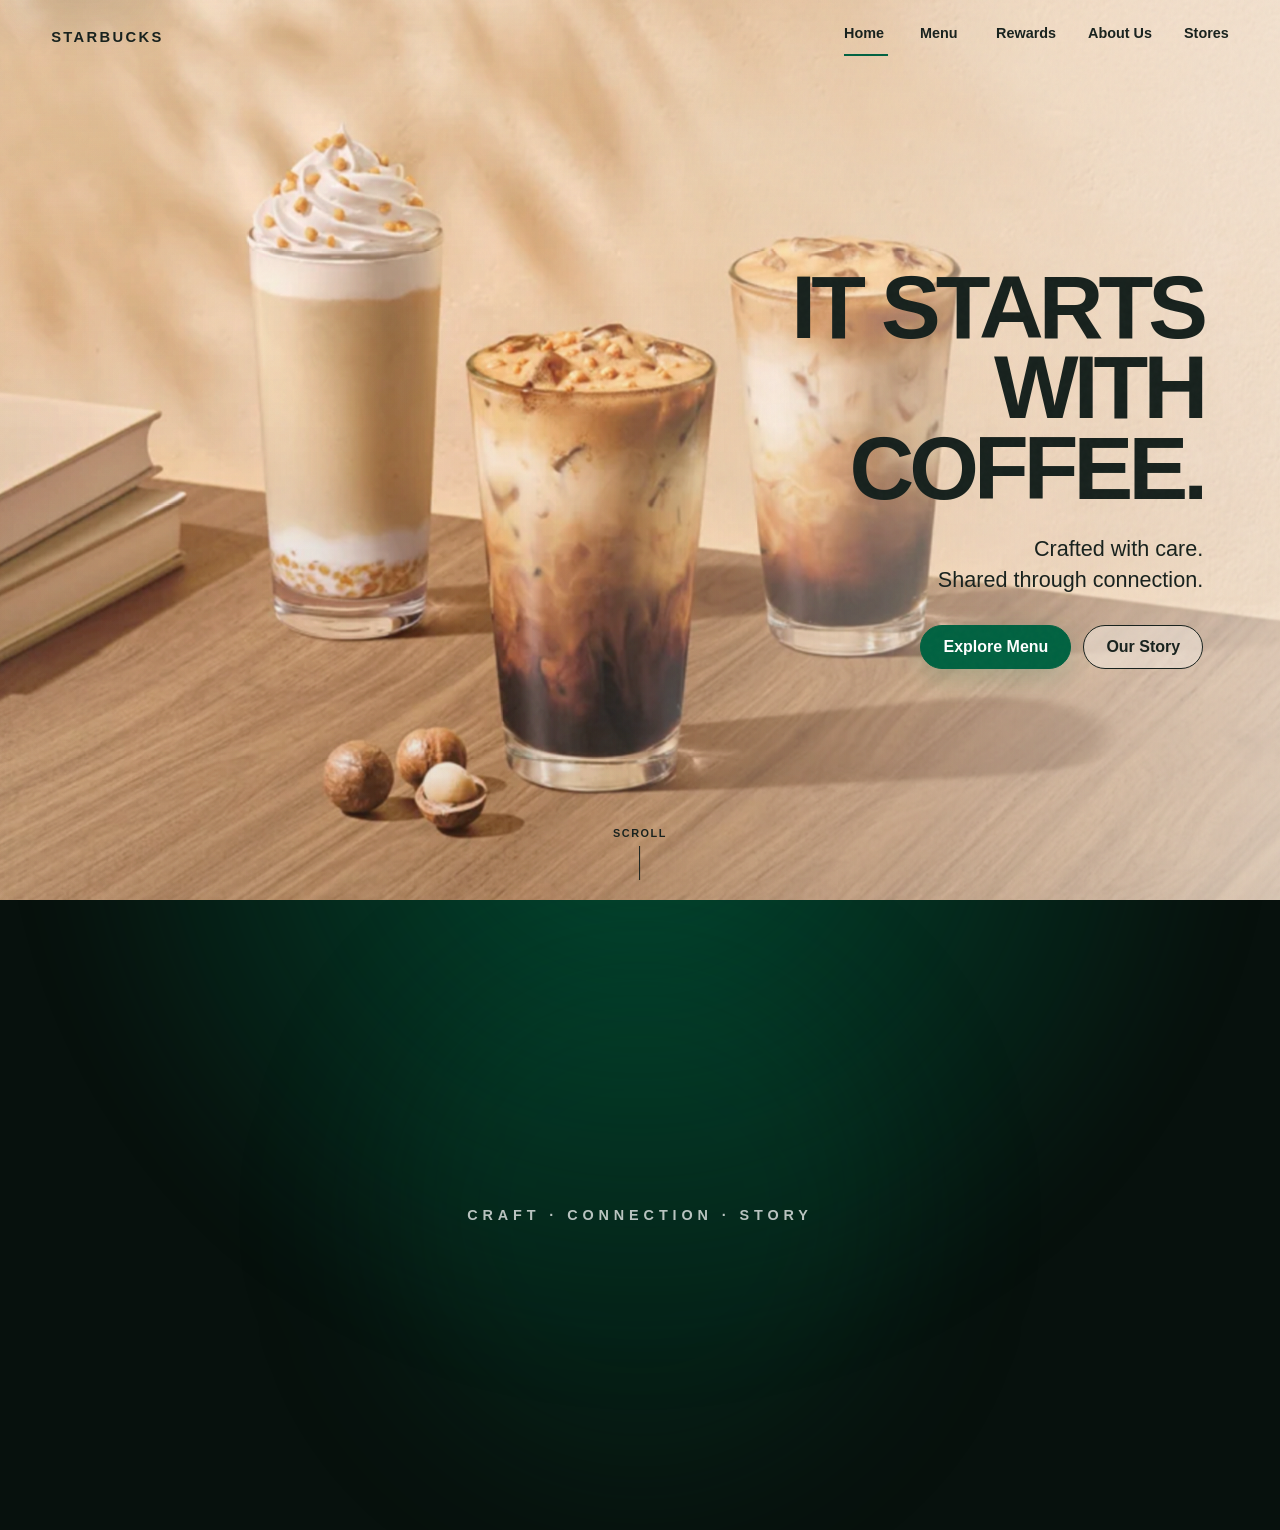
==== index.html @ 881d244a "Fix mobile video hero override" ====
<!doctype html>
<html lang="en">
<head>
  <meta charset="utf-8" />
  <meta name="viewport" content="width=device-width, initial-scale=1, viewport-fit=cover" />
  <meta name="theme-color" content="#f3eadf" />
  <meta name="description" content="A cinematic Starbucks-inspired demo experience." />
  <title>Starbucks Cinematic Experience</title>
  <link rel="preconnect" href="https://about.starbucks.com" />
  <link rel="stylesheet" href="./css/global.css?v=veohero9" />
  <link rel="stylesheet" href="./css/motion.css?v=coffee-motion7" />

  
</head>
<body>
  <a class="skip-link" href="#main">Skip to content</a>

  <header class="site-header" data-header>
    <a class="brand" href="./" aria-label="Home">STARBUCKS</a>

    <button class="menu-toggle" type="button" aria-expanded="false" aria-controls="site-nav" data-menu-toggle>
      <span></span><span></span><span></span>
      <span class="sr-only">Open navigation</span>
    </button>

    <nav class="site-nav" id="site-nav" aria-label="Primary navigation" data-nav>
      <a class="active" href="./">Home</a>
      <a href="#menu" data-future-page="Menu Orbit">Menu</a>
      <a href="#rewards" data-future-page="Rewards">Rewards</a>
      <a href="#about" data-future-page="About Us">About Us</a>
      <a href="#stores" data-future-page="Stores">Stores</a>
    </nav>
  </header>

  <main id="main">
    <section class="hero" aria-labelledby="hero-title" data-hero>
      <div class="hero-media" aria-hidden="true">
        <video
          class="hero-video"
          data-hero-video
          autoplay
          muted
          loop
          playsinline
          preload="auto"
          poster="./assets/images/home/FY27-Autumn_Starbucks-Stories_Header-1024x606.webp"
          aria-hidden="true"
        >
          <source src="https://d2jqrm6oza8nb6.cloudfront.net/datasets/c89d87fe-f192-416b-b27d-8e8d9f3fb8b8.mp4?_jwt=eyJhbGciOiJIUzI1NiIsInR5cCI6IkpXVCJ9.eyJrZXlIYXNoIjoiOGRmMTlkNmU2MGZjMGNlMSIsImJ1Y2tldCI6InJ1bndheS1kYXRhc2V0cyIsInN0YWdlIjoicHJvZCIsImV4cCI6MTc4OTkyNzUzNH0.rEEt3_NSUT3YTzp0M_BREL21343oB9DssBaCTV5xOuw" type="video/mp4" />
        </video>
        <img
          class="hero-image hero-fallback"
          data-hero-image
          src="./assets/images/home/FY27-Autumn_Starbucks-Stories_Header-1024x606.webp"
          alt=""
          decoding="async"
          fetchpriority="high"
        />
        <div class="hero-light" data-hero-light></div>
        <div class="coffee-motion" aria-hidden="true">
          <span class="coffee-bloom bloom-center"></span>
          <span class="coffee-bloom bloom-right"></span>
          <span class="condensation condensation-center"></span>
          <span class="condensation condensation-right"></span>
        </div>
        <div class="hero-vignette"></div>
      </div>

      <div class="hero-copy" data-hero-copy>
        <h1 id="hero-title" class="reveal">IT STARTS WITH COFFEE.</h1>
        <p class="hero-subtitle reveal">Crafted with care.<br />Shared through connection.</p>

        <div class="hero-actions reveal">
          <button class="button button-primary" type="button" data-future-page="Menu Orbit">Explore Menu</button>
          <button class="button button-ghost" type="button" data-future-page="About Us">Our Story</button>
        </div>
      </div>

      <div class="scroll-cue" aria-hidden="true">
        <span>Scroll</span>
        <i></i>
      </div>
    </section>

    <section class="cinematic-bridge" aria-label="Cinematic transition">
      <div class="bridge-glow" aria-hidden="true"></div>
      <p>CRAFT · CONNECTION · STORY</p>
    </section>
  </main>

  <div class="film-grain" aria-hidden="true"></div>

  <div class="future-toast" role="status" aria-live="polite" data-toast></div>

  <script src="./js/navigation.js?v=20260919-mobilefix4"></script>
  <script src="./js/motion.js?v=veohero9"></script>
</body>
</html>
---- css/global.css ----
:root {
  --cream: #f3eadf;
  --cream-2: #ece0d2;
  --ink: #17211d;
  --green: #006241;
  --green-dark: #003d2a;
  --white: #ffffff;
  --shadow: 0 18px 50px rgba(21, 31, 27, 0.16);
  --header-h: 74px;
  --max: 1240px;
}

* { box-sizing: border-box; }

html {
  scroll-behavior: smooth;
  background: var(--cream);
}

body {
  margin: 0;
  min-width: 320px;
  color: var(--ink);
  background: var(--cream);
  font-family: Arial, Helvetica, sans-serif;
  text-rendering: optimizeLegibility;
  overflow-x: hidden;
}

button,
a {
  -webkit-tap-highlight-color: transparent;
}

button {
  font: inherit;
}

a {
  color: inherit;
  text-decoration: none;
}

img {
  display: block;
  width: 100%;
}

.sr-only {
  position: absolute;
  width: 1px;
  height: 1px;
  padding: 0;
  margin: -1px;
  overflow: hidden;
  clip: rect(0,0,0,0);
  white-space: nowrap;
  border: 0;
}

.skip-link {
  position: fixed;
  left: 16px;
  top: 12px;
  z-index: 999;
  transform: translateY(-140%);
  background: var(--white);
  color: var(--ink);
  padding: 10px 14px;
  border-radius: 999px;
  box-shadow: var(--shadow);
}

.skip-link:focus { transform: translateY(0); }

.site-header {
  position: fixed;
  inset: 0 0 auto 0;
  z-index: 50;
  min-height: var(--header-h);
  display: flex;
  align-items: center;
  justify-content: space-between;
  gap: 24px;
  padding: 0 clamp(18px, 4vw, 54px);
  color: var(--ink);
  transition: background-color 300ms ease, box-shadow 300ms ease, backdrop-filter 300ms ease;
}

.site-header.is-scrolled {
  background: rgba(243, 234, 223, 0.88);
  backdrop-filter: blur(16px);
  box-shadow: 0 1px 0 rgba(23, 33, 29, 0.08);
}

.brand {
  font-size: 0.92rem;
  font-weight: 800;
  letter-spacing: 0.16em;
}

.site-nav {
  display: flex;
  align-items: center;
  gap: clamp(18px, 2.5vw, 36px);
  font-size: 0.9rem;
  font-weight: 700;
}

.site-nav a {
  position: relative;
  padding: 10px 0;
}

.site-nav a::after {
  content: "";
  position: absolute;
  left: 0;
  right: 100%;
  bottom: 3px;
  height: 2px;
  background: var(--green);
  transition: right 220ms ease;
}

.site-nav a:hover::after,
.site-nav a:focus-visible::after,
.site-nav a.active::after {
  right: 0;
}

.menu-toggle {
  display: none;
  width: 44px;
  height: 44px;
  border: 0;
  border-radius: 50%;
  background: rgba(255,255,255,0.52);
  place-items: center;
  padding: 10px;
}

.menu-toggle span:not(.sr-only) {
  display: block;
  width: 22px;
  height: 2px;
  margin: 3px 0;
  background: var(--ink);
}

.hero {
  position: relative;
  min-height: 100svh;
  display: grid;
  align-items: center;
  overflow: hidden;
  isolation: isolate;
  background: var(--cream);
}

.hero-media {
  position: absolute;
  inset: 0;
  z-index: -2;
  overflow: hidden;
}

.hero-image {
  width: 100%;
  height: 100%;
  object-fit: cover;
  object-position: center center;
  transform: scale(1.04);
  will-change: transform;
}

.hero-light {
  position: absolute;
  inset: -15%;
  background:
    radial-gradient(circle at 18% 18%, rgba(255,255,255,0.20), transparent 30%),
    linear-gradient(115deg, rgba(255,255,255,0.08), transparent 44%, rgba(255,235,210,0.09));
  mix-blend-mode: screen;
  pointer-events: none;
  opacity: 0.52;
  will-change: transform, opacity;
}

.hero-vignette {
  position: absolute;
  inset: 0;
  background:
    linear-gradient(90deg, rgba(243,234,223,0.10) 0%, rgba(243,234,223,0.04) 40%, rgba(243,234,223,0.68) 100%),
    linear-gradient(180deg, rgba(243,234,223,0.18), transparent 30%, rgba(23,33,29,0.10));
  pointer-events: none;
}

.hero-copy {
  width: min(92%, var(--max));
  margin: 0 auto;
  padding: calc(var(--header-h) + 42px) 0 80px;
  display: flex;
  flex-direction: column;
  align-items: flex-end;
  text-align: right;
  pointer-events: none;
}

.hero-copy > * {
  width: min(530px, 100%);
  pointer-events: auto;
}

.eyebrow {
  margin: 0 0 16px;
  font-size: 0.74rem;
  line-height: 1.2;
  font-weight: 800;
  letter-spacing: 0.18em;
  text-transform: uppercase;
}

.hero h1 {
  margin: 0;
  font-size: clamp(3.1rem, 8vw, 7.4rem);
  line-height: 0.9;
  letter-spacing: -0.055em;
  font-weight: 800;
  text-wrap: balance;
}

.hero-subtitle {
  margin: 24px 0 0;
  font-size: clamp(1.05rem, 2vw, 1.35rem);
  line-height: 1.45;
}

.hero-actions {
  margin-top: 30px;
  display: flex;
  justify-content: flex-end;
  flex-wrap: wrap;
  gap: 12px;
}

.button {
  min-height: 48px;
  padding: 0 22px;
  border-radius: 999px;
  border: 1px solid currentColor;
  font-weight: 800;
  cursor: pointer;
  transition: transform 180ms ease, background-color 180ms ease, color 180ms ease, box-shadow 180ms ease;
}

.button:hover { transform: scale(1.02); }
.button:active { transform: scale(0.97); }

.button-primary {
  border-color: var(--green);
  color: var(--white);
  background: var(--green);
  box-shadow: 0 10px 30px rgba(0,98,65,0.20);
}

.button-primary:hover { background: var(--green-dark); }

.button-ghost {
  color: var(--ink);
  background: rgba(243,234,223,0.55);
  backdrop-filter: blur(12px);
}

.scroll-cue {
  position: absolute;
  left: 50%;
  bottom: 20px;
  transform: translateX(-50%);
  display: grid;
  justify-items: center;
  gap: 7px;
  font-size: 0.68rem;
  font-weight: 800;
  letter-spacing: 0.14em;
  text-transform: uppercase;
}

.scroll-cue i {
  display: block;
  width: 1px;
  height: 34px;
  background: currentColor;
  transform-origin: top;
}

.transition-stage {
  min-height: 84svh;
  display: grid;
  place-items: center;
  padding: 80px 22px;
  color: var(--cream);
  background:
    radial-gradient(circle at 50% 0%, rgba(20,102,72,0.55), transparent 42%),
    var(--green-dark);
}

.transition-inner {
  width: min(720px, 100%);
  text-align: center;
}

.transition-inner h2 {
  margin: 0;
  font-size: clamp(2.25rem, 6vw, 5rem);
  line-height: 0.98;
  letter-spacing: -0.04em;
}

.transition-inner p:last-child {
  max-width: 58ch;
  margin: 24px auto 0;
  line-height: 1.6;
  opacity: 0.86;
}

.future-toast {
  position: fixed;
  z-index: 200;
  left: 50%;
  bottom: 24px;
  transform: translate(-50%, 20px);
  max-width: calc(100vw - 32px);
  padding: 12px 18px;
  border-radius: 999px;
  color: var(--white);
  background: rgba(23,33,29,0.94);
  box-shadow: var(--shadow);
  opacity: 0;
  pointer-events: none;
  transition: opacity 220ms ease, transform 220ms ease;
}

.future-toast.show {
  opacity: 1;
  transform: translate(-50%, 0);
}

:focus-visible {
  outline: 3px solid #d9a441;
  outline-offset: 4px;
}

@media (max-width: 780px) {
  :root { --header-h: 66px; }

  .menu-toggle {
    display: grid;
    z-index: 3;
  }

  .site-nav {
    position: fixed;
    top: 12px;
    right: 12px;
    left: 12px;
    display: grid;
    gap: 4px;
    padding: 74px 20px 22px;
    border-radius: 24px;
    background: rgba(243,234,223,0.96);
    box-shadow: var(--shadow);
    backdrop-filter: blur(18px);
    transform: translateY(-130%);
    transition: transform 280ms ease;
  }

  .site-nav.open { transform: translateY(0); }

  .site-nav a {
    min-height: 48px;
    display: flex;
    align-items: center;
    font-size: 1.05rem;
  }

  .hero {
    min-height: 100svh;
    align-items: end;
  }

  .hero-image {
    object-position: 48% center;
  }

  .hero-vignette {
    background:
      linear-gradient(180deg, rgba(243,234,223,0.05) 0%, rgba(243,234,223,0.08) 40%, rgba(243,234,223,0.90) 81%, rgba(243,234,223,0.98) 100%);
  }

  .hero-copy {
    width: 100%;
    align-items: flex-start;
    text-align: left;
    padding: 58svh 22px 72px;
  }

  .hero-copy > * {
    width: min(100%, 560px);
  }

  .hero h1 {
    font-size: clamp(2.8rem, 15vw, 5.3rem);
  }

  .hero-actions {
    justify-content: flex-start;
    width: 100%;
  }

  .button {
    flex: 1 1 150px;
  }

  .scroll-cue { display: none; }
}

@media (max-width: 430px) {
  .hero-copy {
    padding-top: 55svh;
  }

  .hero-subtitle {
    margin-top: 18px;
  }
}


/* Responsive hardening: desktop + tablet + mobile */
.site-header {
  padding-left: max(clamp(18px, 4vw, 54px), env(safe-area-inset-left));
  padding-right: max(clamp(18px, 4vw, 54px), env(safe-area-inset-right));
  padding-top: env(safe-area-inset-top);
}

.hero {
  min-height: 100vh;
  min-height: 100svh;
  min-height: 100dvh;
}

.button,
.site-nav a,
.menu-toggle {
  min-width: 44px;
  min-height: 44px;
}

@media (min-width: 1200px) {
  .hero-copy {
    width: min(88%, 1380px);
  }

  .hero-copy > * {
    width: min(560px, 42vw);
  }

  .hero h1 {
    font-size: clamp(4.4rem, 7vw, 7.6rem);
  }

  .hero-image {
    object-position: center 50%;
  }
}

@media (min-width: 781px) and (max-width: 1199px) {
  .hero-copy {
    width: min(90%, 1080px);
  }

  .hero-copy > * {
    width: min(500px, 48vw);
  }

  .site-nav {
    gap: clamp(14px, 2vw, 24px);
  }
}

@media (max-width: 780px) {
  body {
    padding-left: env(safe-area-inset-left);
    padding-right: env(safe-area-inset-right);
  }

  .site-header {
    padding-left: max(16px, env(safe-area-inset-left));
    padding-right: max(16px, env(safe-area-inset-right));
  }

  .hero-media {
    background: var(--cream);
  }

  /* Preserve the whole uploaded product composition on phones. */
  .hero-image {
    object-fit: contain;
    object-position: center 12%;
    height: 62svh;
    min-height: 430px;
  }

  .hero-light {
    inset: -8%;
  }

  .hero-vignette {
    background:
      linear-gradient(
        180deg,
        rgba(243,234,223,0.00) 0%,
        rgba(243,234,223,0.04) 48%,
        rgba(243,234,223,0.90) 68%,
        rgba(243,234,223,0.99) 100%
      );
  }

  .hero-copy {
    min-height: 100svh;
    justify-content: flex-end;
    padding:
      calc(var(--header-h) + 16px)
      max(20px, env(safe-area-inset-right))
      max(34px, env(safe-area-inset-bottom))
      max(20px, env(safe-area-inset-left));
  }

  .hero-copy > * {
    width: min(100%, 560px);
  }

  .hero h1 {
    max-width: 9ch;
    font-size: clamp(2.8rem, 14vw, 5rem);
  }

  .hero-subtitle {
    max-width: 28ch;
  }

  .hero-actions {
    display: grid;
    grid-template-columns: 1fr 1fr;
    width: min(100%, 440px);
  }

  .button {
    width: 100%;
    min-height: 52px;
  }

  .transition-stage {
    min-height: 72svh;
    padding-left: max(22px, env(safe-area-inset-left));
    padding-right: max(22px, env(safe-area-inset-right));
  }
}

@media (max-width: 520px) {
  .hero-image {
    height: 56svh;
    min-height: 360px;
    object-position: center 8%;
  }

  .hero-copy {
    padding-top: 52svh;
  }

  .hero-actions {
    grid-template-columns: 1fr;
  }

  .site-nav {
    max-height: calc(100dvh - 24px);
    overflow-y: auto;
  }
}

@media (max-width: 780px) and (orientation: landscape) {
  .hero {
    min-height: 720px;
  }

  .hero-image {
    height: 100%;
    min-height: 0;
    object-fit: cover;
    object-position: center center;
  }

  .hero-copy {
    min-height: 720px;
    padding-top: 120px;
  }

  .hero h1 {
    font-size: clamp(2.8rem, 9vw, 4.8rem);
  }
}

@media (hover: none) {
  .button:hover {
    transform: none;
  }

  .site-nav a:hover::after {
    right: 100%;
  }
}

@media (prefers-reduced-motion: reduce) {
  .hero-image {
    object-position: center center;
  }
}


/* FINAL MOBILE HERO FIX — preserve full artwork and keep copy readable */
@media (max-width: 780px) {
  .hero {
    display: block;
    min-height: auto;
    background: var(--cream);
    overflow: visible;
  }

  .hero-media {
    position: relative;
    inset: auto;
    width: 100%;
    height: auto;
    min-height: 0;
    overflow: hidden;
    background: var(--cream);
  }

  .hero-image {
    width: 100%;
    height: auto;
    min-height: 0;
    max-height: none;
    object-fit: contain;
    object-position: center center;
    transform: none !important;
    animation: none !important;
  }

  .hero-light,
  .hero-vignette {
    display: none;
  }

  .hero-copy {
    width: 100%;
    min-height: auto;
    margin: 0;
    padding:
      34px
      max(22px, env(safe-area-inset-right))
      max(42px, env(safe-area-inset-bottom))
      max(22px, env(safe-area-inset-left));
    align-items: flex-start;
    text-align: left;
    background: var(--cream);
    transform: none !important;
    opacity: 1 !important;
  }

  .hero-copy > * {
    width: 100%;
    max-width: 560px;
  }

  .hero h1 {
    max-width: 8ch;
    margin: 0;
    font-size: clamp(3rem, 15vw, 4.8rem);
    line-height: 0.92;
  }

  .hero-subtitle {
    margin-top: 20px;
    max-width: 30ch;
    font-size: clamp(1.05rem, 5vw, 1.25rem);
    line-height: 1.45;
  }

  .hero-actions {
    width: 100%;
    margin-top: 28px;
    display: grid;
    grid-template-columns: 1fr;
    gap: 12px;
  }

  .button {
    width: 100%;
    min-height: 54px;
    font-size: 1rem;
  }

  .scroll-cue {
    display: none;
  }
}

@media (max-width: 430px) {
  .hero-copy {
    padding-top: 30px;
  }

  .hero h1 {
    font-size: clamp(2.8rem, 14vw, 4.2rem);
  }
}


/* Mobile v4 — do not overlay copy on product photography */
@media (max-width: 780px) {
  .site-header { position: sticky !important; top: 0 !important; }
  .hero { display: flex !important; flex-direction: column !important; min-height: 0 !important; overflow: visible !important; }
  .hero-media { position: relative !important; inset: auto !important; order: 1 !important; height: auto !important; }
  .hero-image { width: 100% !important; height: auto !important; min-height: 0 !important; object-fit: contain !important; transform: none !important; animation: none !important; }
  .hero-copy { position: relative !important; order: 2 !important; min-height: 0 !important; padding: 28px 22px 40px !important; background: var(--cream) !important; transform: none !important; opacity: 1 !important; }
  .hero-actions { grid-template-columns: 1fr !important; }
}


/* CINEMATIC MOBILE HOME v5 */
@media (max-width:780px){
  .site-header{
    position:fixed!important;
    top:0!important;
    background:linear-gradient(180deg,rgba(10,24,18,.45),transparent)!important;
    color:#fff!important;
    box-shadow:none!important;
    backdrop-filter:none!important;
  }
  .site-header.is-scrolled{
    background:rgba(243,234,223,.88)!important;
    color:var(--ink)!important;
    backdrop-filter:blur(16px)!important;
  }
  .menu-toggle{
    background:rgba(255,255,255,.82)!important;
    backdrop-filter:blur(12px);
  }
  .hero{
    position:relative!important;
    display:grid!important;
    min-height:100svh!important;
    overflow:hidden!important;
    background:#101712!important;
  }
  .hero-media{
    position:absolute!important;
    inset:0!important;
    order:initial!important;
    height:100%!important;
    overflow:hidden!important;
    background:#101712!important;
  }
  .hero-image{
    position:absolute!important;
    inset:0!important;
    width:100%!important;
    height:100%!important;
    min-height:100%!important;
    object-fit:cover!important;
    object-position:center center!important;
    transform:scale(1.12)!important;
    animation:none!important;
    will-change:transform,filter!important;
  }
  .hero-light{
    display:block!important;
    inset:-20%!important;
    opacity:.35!important;
    background:radial-gradient(circle at 70% 20%,rgba(255,232,198,.28),transparent 38%)!important;
  }
  .hero-vignette{
    display:block!important;
    background:
      linear-gradient(180deg,rgba(4,12,8,.18) 0%,rgba(4,12,8,0) 35%,rgba(4,12,8,.12) 55%,rgba(4,12,8,.78) 100%),
      linear-gradient(90deg,rgba(4,12,8,.20),transparent 55%)!important;
  }
  .hero-copy{
    position:relative!important;
    z-index:3!important;
    order:initial!important;
    min-height:100svh!important;
    display:flex!important;
    flex-direction:column!important;
    justify-content:flex-end!important;
    padding:0 24px max(64px,env(safe-area-inset-bottom))!important;
    color:#fff!important;
    background:transparent!important;
    transform:none!important;
    opacity:1!important;
  }
  .hero h1{
    max-width:7.2ch!important;
    font-size:clamp(3.2rem,15vw,5.2rem)!important;
    line-height:.88!important;
    letter-spacing:-.06em!important;
    text-shadow:0 3px 30px rgba(0,0,0,.28)!important;
  }
  .hero-subtitle{
    max-width:25ch!important;
    margin-top:18px!important;
    font-size:1.08rem!important;
    text-shadow:0 2px 18px rgba(0,0,0,.35)!important;
  }
  .hero-actions{
    display:flex!important;
    flex-wrap:wrap!important;
    grid-template-columns:none!important;
    gap:10px!important;
    margin-top:24px!important;
  }
  .hero-actions .button{
    width:auto!important;
    min-width:145px!important;
    flex:1 1 145px!important;
    min-height:50px!important;
  }
  .button-ghost{
    color:#fff!important;
    border-color:rgba(255,255,255,.78)!important;
    background:rgba(0,0,0,.12)!important;
    backdrop-filter:blur(12px)!important;
  }
  .scroll-cue{
    display:grid!important;
    color:#fff!important;
    opacity:.75!important;
  }
  .transition-stage{
    position:relative!important;
    margin-top:-1px!important;
    min-height:78svh!important;
    background:
      linear-gradient(180deg,#101712 0%,#003d2a 42%,#003321 100%)!important;
  }
  .transition-stage::before{
    content:"";
    position:absolute;
    top:-120px;left:0;right:0;height:140px;
    background:linear-gradient(180deg,transparent,#101712);
    pointer-events:none;
  }
}


/* CINEMATIC EXPERIENCE v6 — film, not landing page */
.film-grain{
  position:fixed;inset:0;z-index:90;pointer-events:none;opacity:.035;
  background-image:url("data:image/svg+xml,%3Csvg viewBox='0 0 180 180' xmlns='http://www.w3.org/2000/svg'%3E%3Cfilter id='n'%3E%3CfeTurbulence type='fractalNoise' baseFrequency='.9' numOctaves='3' stitchTiles='stitch'/%3E%3C/filter%3E%3Crect width='100%25' height='100%25' filter='url(%23n)' opacity='.8'/%3E%3C/svg%3E");
}
.cinematic-bridge{
  position:relative;min-height:70svh;display:grid;place-items:center;overflow:hidden;
  color:rgba(255,255,255,.72);background:#07110d;
}
.cinematic-bridge::before{
  content:"";position:absolute;inset:-20%;
  background:radial-gradient(circle at 50% 0%,rgba(0,98,65,.72),transparent 48%);
  filter:blur(30px);
}
.cinematic-bridge p{
  position:relative;z-index:2;margin:0;font-size:clamp(.7rem,2vw,.9rem);
  font-weight:800;letter-spacing:.34em;
}
.bridge-glow{
  position:absolute;width:46vw;height:46vw;max-width:520px;max-height:520px;border-radius:50%;
  background:rgba(0,98,65,.18);filter:blur(70px);
}
@media(max-width:780px){
  .hero{height:135svh!important;min-height:135svh!important;display:block!important;}
  .hero-media{position:sticky!important;top:0!important;height:100svh!important;min-height:100svh!important;}
  .hero-copy{
    position:absolute!important;left:0!important;right:0!important;bottom:35svh!important;
    min-height:auto!important;padding:0 24px!important;display:block!important;
  }
  .hero h1{font-size:clamp(3.3rem,15vw,5.2rem)!important;max-width:7ch!important;}
  .hero-subtitle{font-size:1.05rem!important;}
  .hero-actions{display:flex!important;gap:10px!important;}
  .hero-actions .button{font-size:.9rem!important;min-height:48px!important;}
  .scroll-cue{bottom:24px!important;}
  .cinematic-bridge{margin-top:-1px;min-height:82svh;}
}


/* COFFEE-IN-MOTION v7 — restrained optical motion over exact still */
.coffee-motion{position:absolute;inset:0;z-index:1;pointer-events:none;overflow:hidden}
.coffee-bloom,.condensation{position:absolute;display:block;pointer-events:none;opacity:0}
.coffee-bloom{
  border-radius:46% 54% 52% 48%;
  mix-blend-mode:multiply;
  filter:blur(12px);
  background:
    radial-gradient(ellipse at 50% 82%,rgba(67,28,10,.40) 0%,rgba(105,49,17,.26) 32%,rgba(166,93,48,.12) 56%,transparent 72%);
  transform-origin:50% 90%;
}
.bloom-center{left:38.5%;top:39%;width:17%;height:41%}
.bloom-right{left:61.5%;top:31%;width:17%;height:39%}
.condensation{
  width:10%;height:24%;
  background:
    radial-gradient(circle at 20% 20%,rgba(255,255,255,.28) 0 1px,transparent 2px),
    radial-gradient(circle at 65% 45%,rgba(255,255,255,.20) 0 1px,transparent 2px),
    radial-gradient(circle at 40% 78%,rgba(255,255,255,.22) 0 1px,transparent 2px);
  background-size:19px 23px,27px 31px,23px 29px;
  filter:blur(.15px);
  mix-blend-mode:screen;
}
.condensation-center{left:42%;top:42%}
.condensation-right{left:65%;top:35%}

@keyframes coffeeBloom{
  0%{opacity:.10;transform:translate3d(0,10px,0) scaleY(.90) rotate(-1deg)}
  50%{opacity:.30;transform:translate3d(1px,-7px,0) scaleY(1.05) rotate(1deg)}
  100%{opacity:.12;transform:translate3d(-1px,5px,0) scaleY(.96) rotate(0deg)}
}
@keyframes condensationShimmer{
  0%,100%{opacity:.08;transform:translate3d(0,0,0)}
  50%{opacity:.25;transform:translate3d(1px,-2px,0)}
}
@keyframes sunlightDrift{
  0%{transform:translate3d(-8px,4px,0) rotate(-.5deg);opacity:.24}
  50%{transform:translate3d(10px,-6px,0) rotate(.5deg);opacity:.38}
  100%{transform:translate3d(-8px,4px,0) rotate(-.5deg);opacity:.24}
}
.coffee-bloom{animation:coffeeBloom 8s ease-in-out infinite alternate}
.bloom-right{animation-delay:-3.2s;animation-duration:9.5s}
.condensation{animation:condensationShimmer 5.5s ease-in-out infinite}
.condensation-right{animation-delay:-2.4s}
.hero-light{animation:sunlightDrift 12s ease-in-out infinite}

@media(max-width:780px){
  .coffee-motion{z-index:1}
  .bloom-center{left:34%;top:41%;width:28%;height:35%}
  .bloom-right{left:71%;top:34%;width:26%;height:34%}
  .condensation-center{left:40%;top:44%;width:18%;height:22%}
  .condensation-right{left:75%;top:37%;width:17%;height:21%}
}
@media(prefers-reduced-motion:reduce){
  .coffee-bloom,.condensation,.hero-light{animation:none!important;opacity:0!important}
}


/* VEO VIDEO HERO v8 */
.hero-video{
  position:absolute;inset:0;width:100%;height:100%;
  object-fit:cover;object-position:center center;
  z-index:0;display:block;background:#101712;
  will-change:transform;
}
.hero-fallback{z-index:-1}
.hero-video + .hero-fallback{position:absolute;inset:0}
.hero-media.has-video .hero-fallback{opacity:0}
@media(max-width:780px){
  .hero-video{
    width:100%!important;height:100%!important;
    object-fit:cover!important;object-position:center center!important;
  }
}
@media(prefers-reduced-motion:reduce){
  .hero-video{display:none!important}
  .hero-fallback{z-index:0!important;opacity:1!important}
}
---- css/motion.css ----
@keyframes heroReveal {
  from { opacity: 0; transform: scale(1.085); }
  to { opacity: 1; transform: scale(1.04); }
}

@keyframes riseIn {
  from { opacity: 0; transform: translateY(24px); }
  to { opacity: 1; transform: translateY(0); }
}

@keyframes cueLine {
  0%, 100% { transform: scaleY(0.25); opacity: 0.35; }
  50% { transform: scaleY(1); opacity: 1; }
}

.hero-image {
  animation: heroReveal 1600ms cubic-bezier(.22,.8,.3,1) both;
}

.reveal {
  opacity: 0;
  animation: riseIn 700ms cubic-bezier(.2,.7,.2,1) forwards;
}

.hero-copy .reveal:nth-child(1) { animation-delay: 380ms; }
.hero-copy .reveal:nth-child(2) { animation-delay: 500ms; }
.hero-copy .reveal:nth-child(3) { animation-delay: 700ms; }
.hero-copy .reveal:nth-child(4) { animation-delay: 880ms; }

.scroll-cue i {
  animation: cueLine 1800ms ease-in-out infinite;
}

@media (prefers-reduced-motion: reduce) {
  *,
  *::before,
  *::after {
    animation-duration: 1ms !important;
    animation-iteration-count: 1 !important;
    scroll-behavior: auto !important;
    transition-duration: 1ms !important;
  }

  .hero-image {
    transform: none !important;
  }

  .hero-light {
    transform: none !important;
  }
}
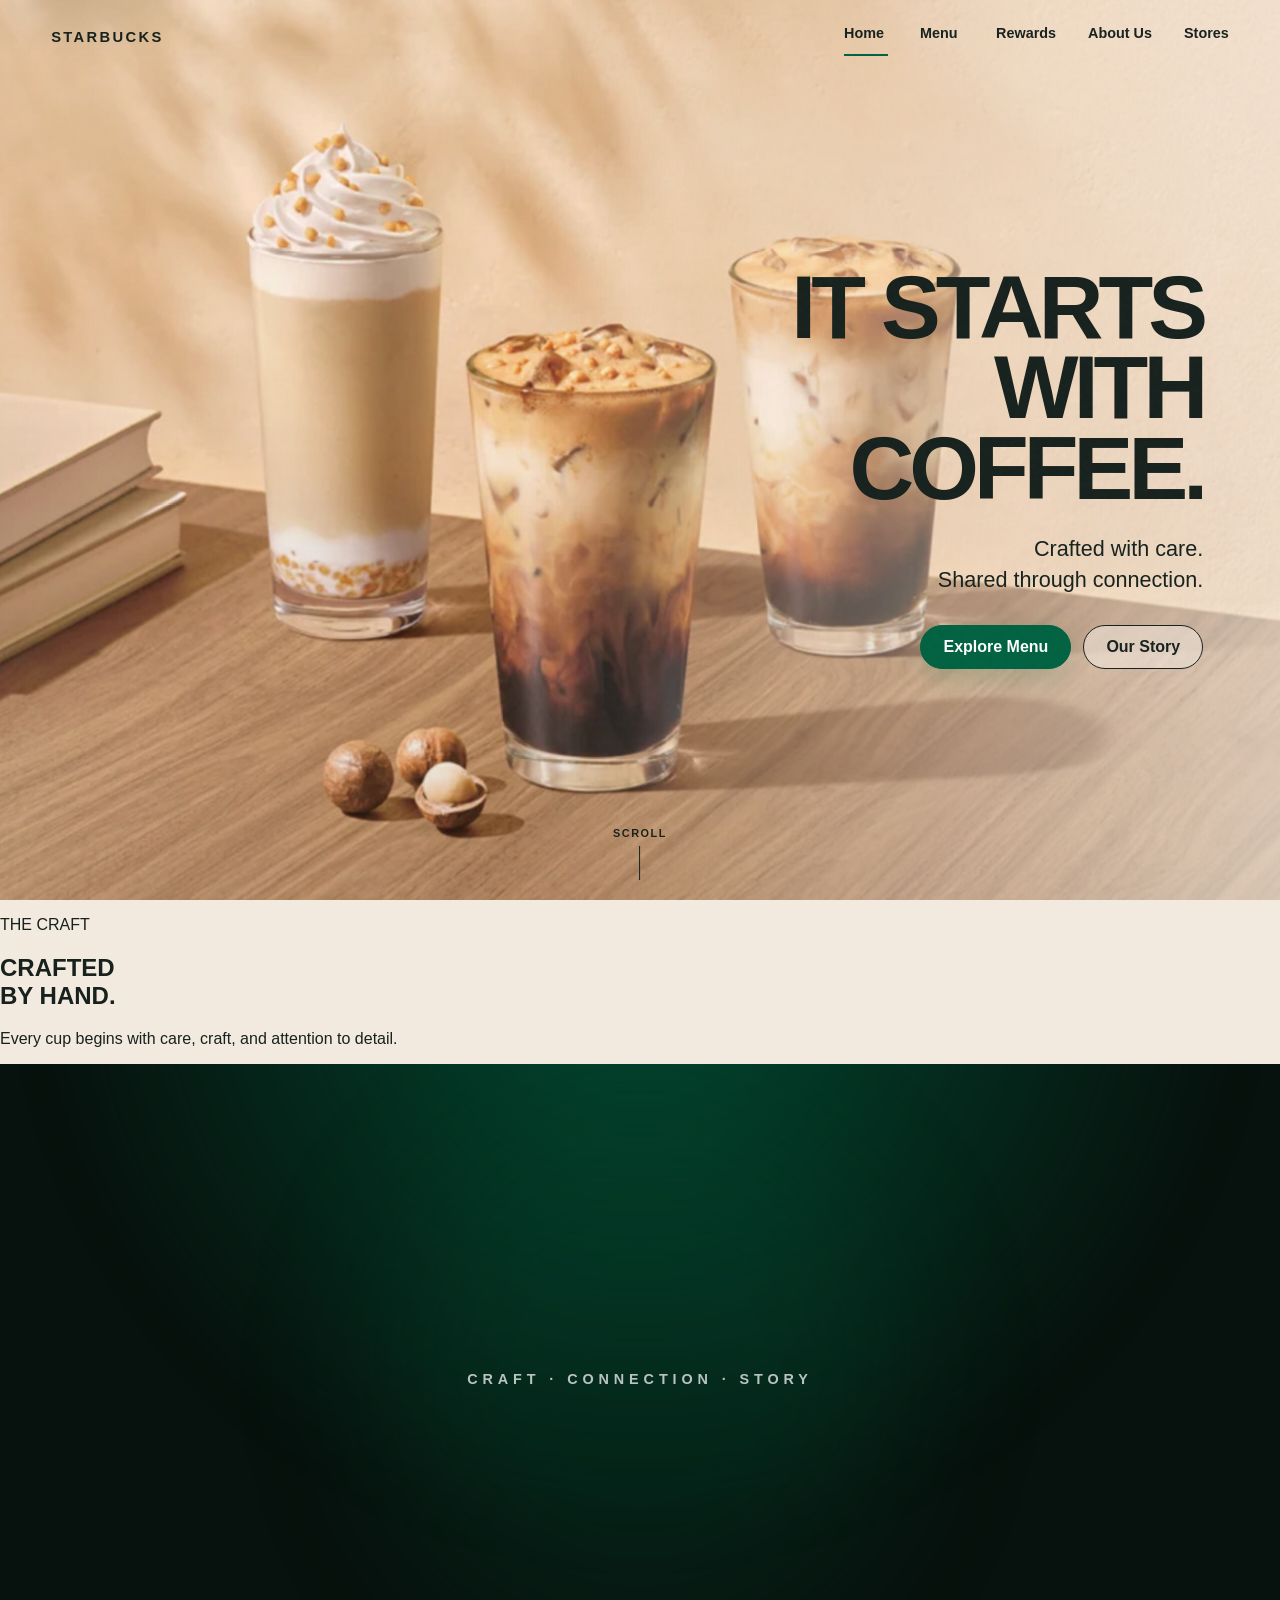
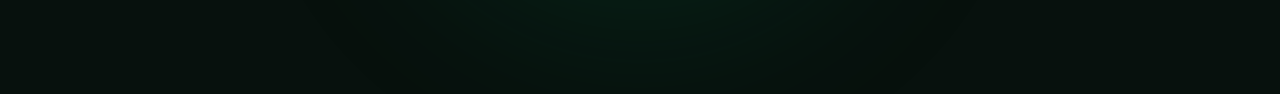
==== commit 50e5de55: "Add Home Picture 2 craft scene" ====
--- a/index.html
+++ b/index.html
@@ -7,7 +7,7 @@
   <meta name="description" content="A cinematic Starbucks-inspired demo experience." />
   <title>Starbucks Cinematic Experience</title>
   <link rel="preconnect" href="https://about.starbucks.com" />
-  <link rel="stylesheet" href="./css/global.css?v=veohero9" />
+  <link rel="stylesheet" href="./css/global.css?v=craft13" />
   <link rel="stylesheet" href="./css/motion.css?v=coffee-motion7" />
 
   
@@ -42,11 +42,11 @@
           muted
           loop
           playsinline
-          preload="auto"
+          preload="metadata"
           poster="./assets/images/home/FY27-Autumn_Starbucks-Stories_Header-1024x606.webp"
           aria-hidden="true"
         >
-          <source src="https://d2jqrm6oza8nb6.cloudfront.net/datasets/c89d87fe-f192-416b-b27d-8e8d9f3fb8b8.mp4?_jwt=eyJhbGciOiJIUzI1NiIsInR5cCI6IkpXVCJ9.eyJrZXlIYXNoIjoiOGRmMTlkNmU2MGZjMGNlMSIsImJ1Y2tldCI6InJ1bndheS1kYXRhc2V0cyIsInN0YWdlIjoicHJvZCIsImV4cCI6MTc4OTkyNzUzNH0.rEEt3_NSUT3YTzp0M_BREL21343oB9DssBaCTV5xOuw" type="video/mp4" />
+          <source src="./assets/images/home/gemini_generated_video_a8ed420d.mp4" type="video/mp4" />
         </video>
         <img
           class="hero-image hero-fallback"
@@ -82,6 +82,18 @@
       </div>
     </section>
 
+    <section class="craft-scene" aria-labelledby="craft-title">
+      <div class="craft-media" aria-hidden="true">
+        <img src="https://about.starbucks.com/uploads/2024/09/SBX20240926-BeanToCup-Feature-1024x498.jpg" alt="" loading="lazy" />
+        <div class="craft-shade"></div>
+      </div>
+      <div class="craft-copy">
+        <p class="craft-kicker">THE CRAFT</p>
+        <h2 id="craft-title">CRAFTED<br>BY HAND.</h2>
+        <p>Every cup begins with care, craft, and attention to detail.</p>
+      </div>
+    </section>
+
     <section class="cinematic-bridge" aria-label="Cinematic transition">
       <div class="bridge-glow" aria-hidden="true"></div>
       <p>CRAFT · CONNECTION · STORY</p>
@@ -93,6 +105,6 @@
   <div class="future-toast" role="status" aria-live="polite" data-toast></div>
 
   <script src="./js/navigation.js?v=20260919-mobilefix4"></script>
-  <script src="./js/motion.js?v=veohero9"></script>
+  <script src="./js/motion.js?v=veohero11"></script>
 </body>
 </html>
--- a/css/global.css
+++ b/css/global.css
@@ -979,3 +979,88 @@
   .hero-video{display:none!important}
   .hero-fallback{z-index:0!important;opacity:1!important}
 }
+
+
+/* MOBILE EDITORIAL VIDEO HERO v12 — full composition, moving coffee */
+@media(max-width:780px){
+  .hero{
+    height:auto!important;
+    min-height:0!important;
+    display:flex!important;
+    flex-direction:column!important;
+    overflow:visible!important;
+    background:#f3eadf!important;
+  }
+  .hero-media{
+    position:relative!important;
+    top:auto!important;
+    width:100%!important;
+    height:auto!important;
+    min-height:0!important;
+    aspect-ratio:16/9!important;
+    overflow:hidden!important;
+    background:#f3eadf!important;
+  }
+  .hero-video{
+    position:absolute!important;
+    inset:0!important;
+    width:100%!important;
+    height:100%!important;
+    object-fit:contain!important;
+    object-position:center center!important;
+    transform:none!important;
+    background:#f3eadf!important;
+  }
+  .hero-image{object-fit:contain!important;transform:none!important}
+  .hero-light,.hero-vignette,.coffee-motion,.scroll-cue{display:none!important}
+  .hero-copy{
+    position:relative!important;
+    left:auto!important;right:auto!important;bottom:auto!important;
+    width:100%!important;
+    min-height:0!important;
+    padding:54px 24px 70px!important;
+    display:block!important;
+    color:#10251d!important;
+    background:#f3eadf!important;
+    transform:none!important;
+    opacity:1!important;
+  }
+  .hero-copy>*{width:100%!important;max-width:none!important}
+  .hero h1{
+    max-width:7.5ch!important;
+    margin:0!important;
+    font-size:clamp(3.5rem,15vw,5.8rem)!important;
+    line-height:.92!important;
+    letter-spacing:-.055em!important;
+    color:#10251d!important;
+    text-shadow:none!important;
+  }
+  .hero-subtitle{
+    max-width:none!important;
+    margin-top:38px!important;
+    font-size:clamp(1.15rem,5.2vw,1.45rem)!important;
+    line-height:1.55!important;
+    color:#10251d!important;
+    text-shadow:none!important;
+  }
+  .hero-actions{
+    display:grid!important;
+    grid-template-columns:1fr!important;
+    gap:14px!important;
+    width:100%!important;
+    margin-top:42px!important;
+  }
+  .hero-actions .button{
+    width:100%!important;
+    min-height:62px!important;
+    border-radius:999px!important;
+    font-size:1.05rem!important;
+  }
+  .button-ghost{
+    color:#10251d!important;
+    border:2px solid #10251d!important;
+    background:transparent!important;
+    backdrop-filter:none!important;
+  }
+  .cinematic-bridge{min-height:72svh!important}
+}
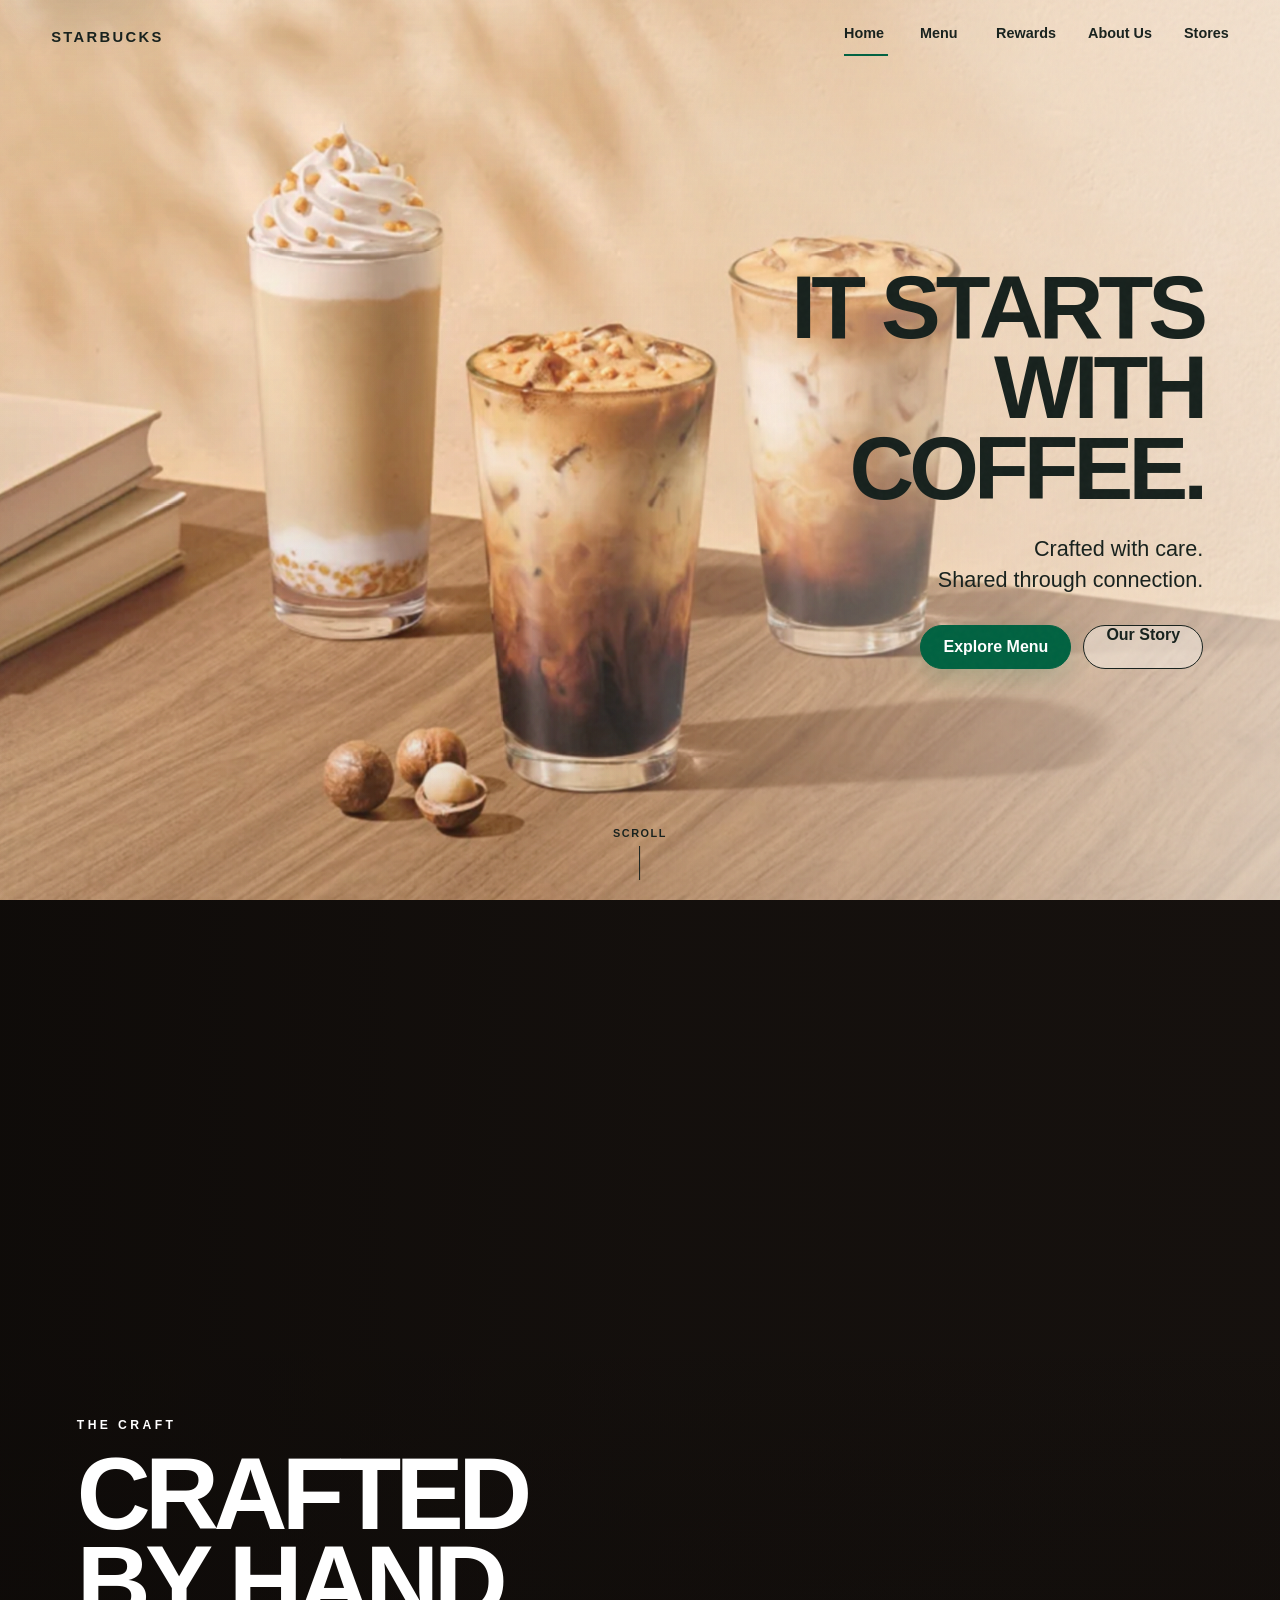
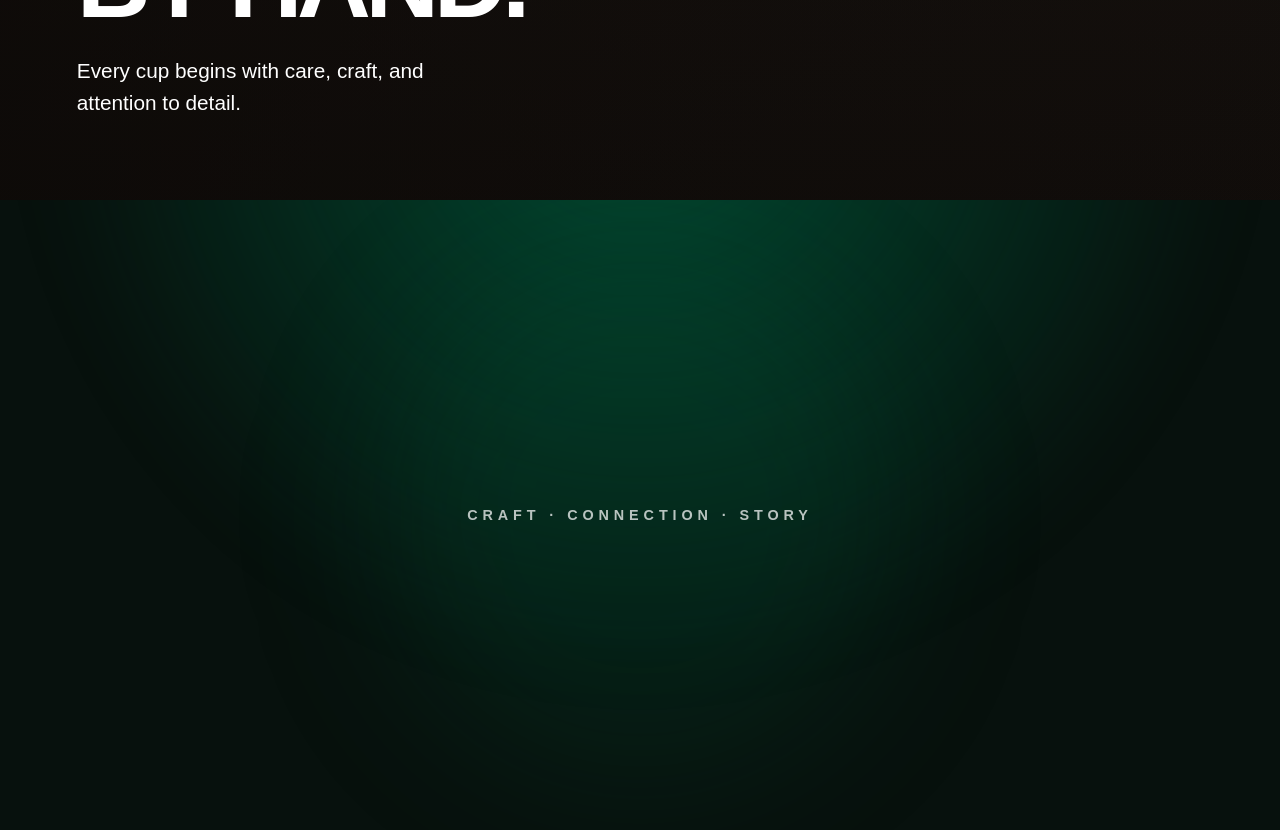
==== commit 39ebfcd8: "Make Our Story and About Us navigate to About page" ====
--- a/index.html
+++ b/index.html
@@ -27,7 +27,7 @@
       <a class="active" href="./">Home</a>
       <a href="#menu" data-future-page="Menu Orbit">Menu</a>
       <a href="#rewards" data-future-page="Rewards">Rewards</a>
-      <a href="#about" data-future-page="About Us">About Us</a>
+      <a href="./about/">About Us</a>
       <a href="#stores" data-future-page="Stores">Stores</a>
     </nav>
   </header>
@@ -72,7 +72,7 @@
 
         <div class="hero-actions reveal">
           <button class="button button-primary" type="button" data-future-page="Menu Orbit">Explore Menu</button>
-          <button class="button button-ghost" type="button" data-future-page="About Us">Our Story</button>
+          <a class="button button-ghost" href="./about/">Our Story</a>
         </div>
       </div>
 
@@ -104,7 +104,7 @@
 
   <div class="future-toast" role="status" aria-live="polite" data-toast></div>
 
-  <script src="./js/navigation.js?v=20260919-mobilefix4"></script>
+  <script src="./js/navigation.js?v=links14"></script>
   <script src="./js/motion.js?v=veohero11"></script>
 </body>
 </html>
--- a/css/global.css
+++ b/css/global.css
@@ -1064,3 +1064,24 @@
   }
   .cinematic-bridge{min-height:72svh!important}
 }
+
+
+/* HOME PICTURE 2 — THE CRAFT v13 */
+.craft-scene{position:relative;min-height:100svh;overflow:hidden;background:#17120f;color:#fff}
+.craft-media{position:absolute;inset:0;overflow:hidden}
+.craft-media img{width:100%;height:100%;object-fit:cover;object-position:center;display:block;transform:scale(1.03);transition:transform 1.2s ease}
+.craft-shade{position:absolute;inset:0;background:linear-gradient(90deg,rgba(12,9,7,.72) 0%,rgba(12,9,7,.28) 52%,rgba(12,9,7,.12) 100%),linear-gradient(0deg,rgba(12,9,7,.52),transparent 52%)}
+.craft-copy{position:relative;z-index:2;min-height:100svh;width:min(88%,1380px);margin:auto;display:flex;flex-direction:column;justify-content:flex-end;padding:0 0 9vh}
+.craft-kicker{margin:0 0 18px;font-size:.76rem;font-weight:800;letter-spacing:.28em}
+.craft-copy h2{margin:0;max-width:8ch;font-size:clamp(4.2rem,8vw,8rem);line-height:.86;letter-spacing:-.055em}
+.craft-copy>p:last-child{max-width:34ch;margin:28px 0 0;font-size:clamp(1rem,1.7vw,1.3rem);line-height:1.55}
+@media(max-width:780px){
+ .craft-scene{min-height:0;background:#f3eadf;color:#10251d;display:flex;flex-direction:column}
+ .craft-media{position:relative;inset:auto;width:100%;aspect-ratio:1024/498}
+ .craft-media img{object-fit:cover;object-position:center;transform:none}
+ .craft-shade{display:none}
+ .craft-copy{min-height:0;width:100%;padding:54px 24px 72px;margin:0;display:block;background:#f3eadf}
+ .craft-kicker{margin-bottom:20px;font-size:.72rem}
+ .craft-copy h2{max-width:7ch;font-size:clamp(3.5rem,15vw,5.8rem);line-height:.9}
+ .craft-copy>p:last-child{margin-top:32px;max-width:30ch;font-size:1.12rem;line-height:1.55}
+}
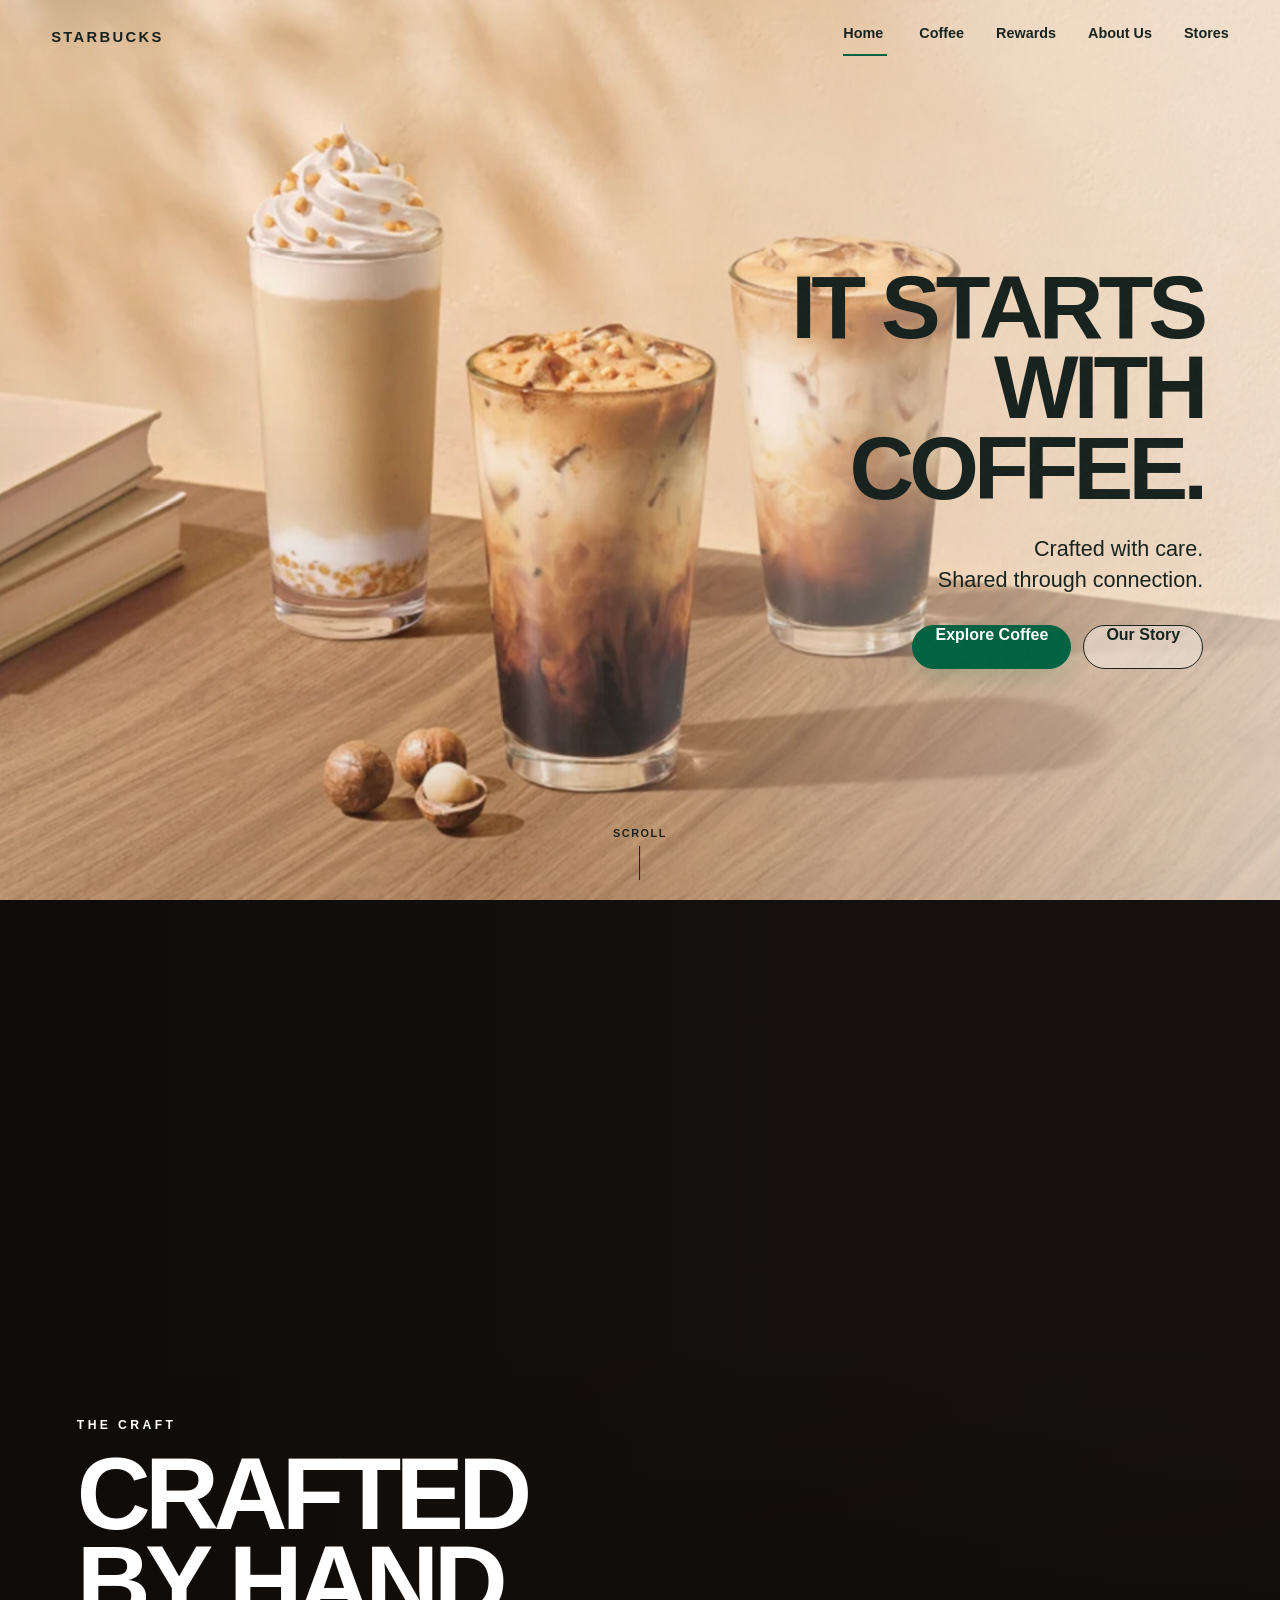
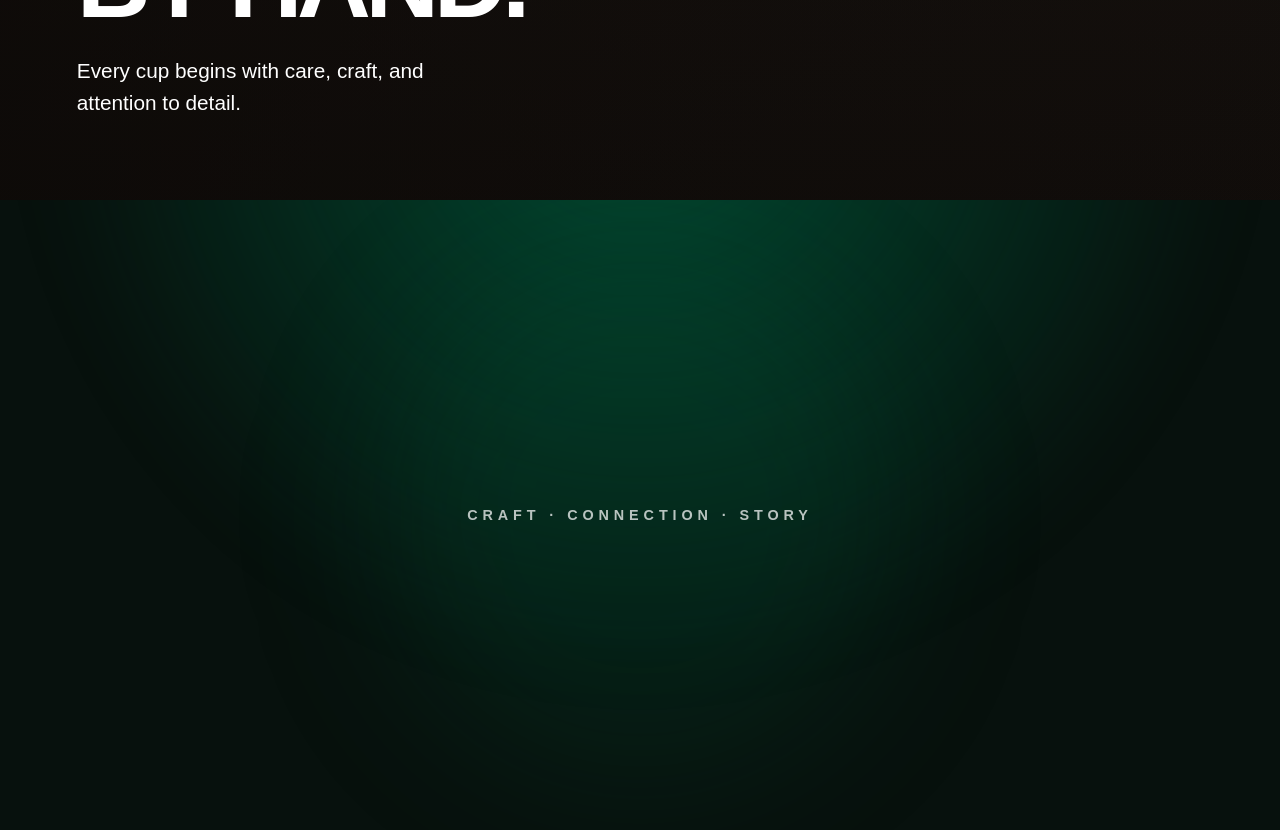
==== commit 0eddacd7: "Link Coffee navigation to Starbucks menu orbit" ====
--- a/index.html
+++ b/index.html
@@ -25,7 +25,7 @@
 
     <nav class="site-nav" id="site-nav" aria-label="Primary navigation" data-nav>
       <a class="active" href="./">Home</a>
-      <a href="#menu" data-future-page="Menu Orbit">Menu</a>
+      <a href="https://dariakimberly4-netizen.github.io/interactive-drink-menu/starbucks-menu-orbit/">Coffee</a>
       <a href="#rewards" data-future-page="Rewards">Rewards</a>
       <a href="./about/">About Us</a>
       <a href="#stores" data-future-page="Stores">Stores</a>
@@ -71,7 +71,7 @@
         <p class="hero-subtitle reveal">Crafted with care.<br />Shared through connection.</p>
 
         <div class="hero-actions reveal">
-          <button class="button button-primary" type="button" data-future-page="Menu Orbit">Explore Menu</button>
+          <a class="button button-primary" href="https://dariakimberly4-netizen.github.io/interactive-drink-menu/starbucks-menu-orbit/">Explore Coffee</a>
           <a class="button button-ghost" href="./about/">Our Story</a>
         </div>
       </div>
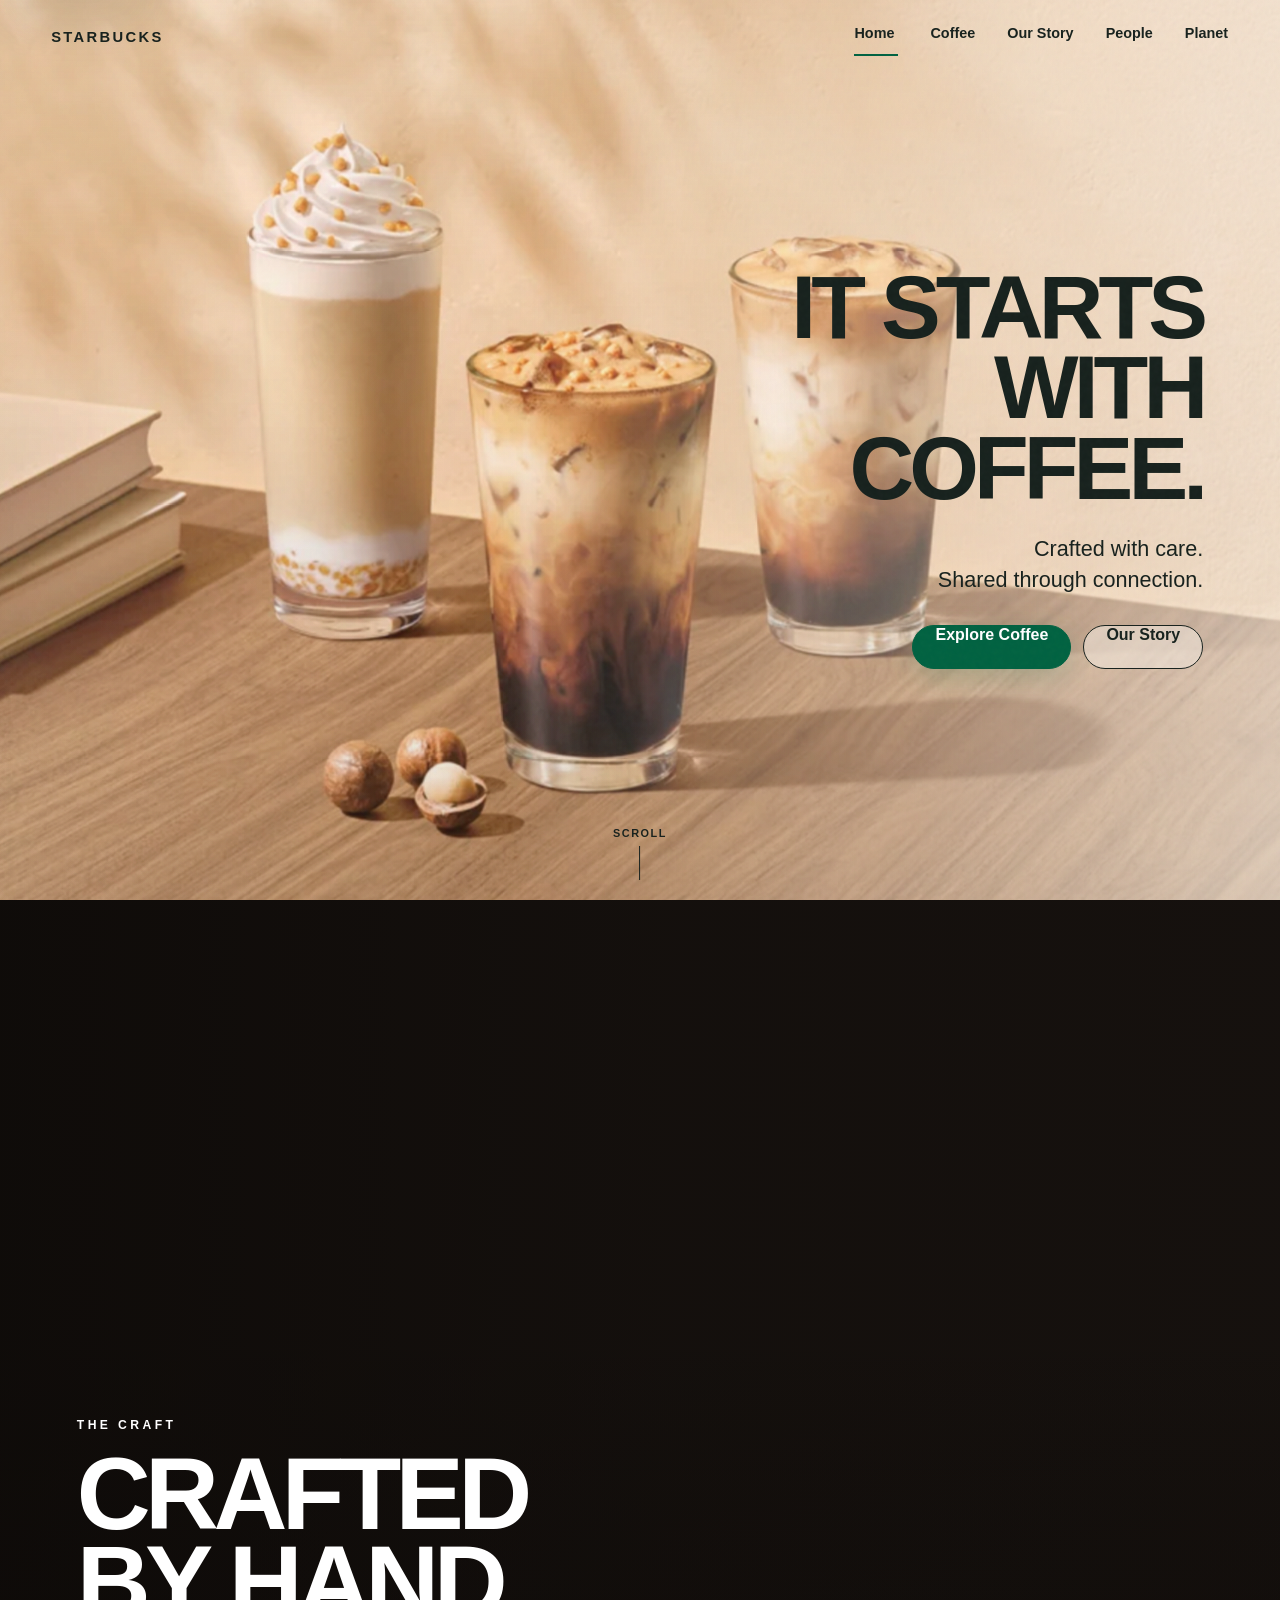
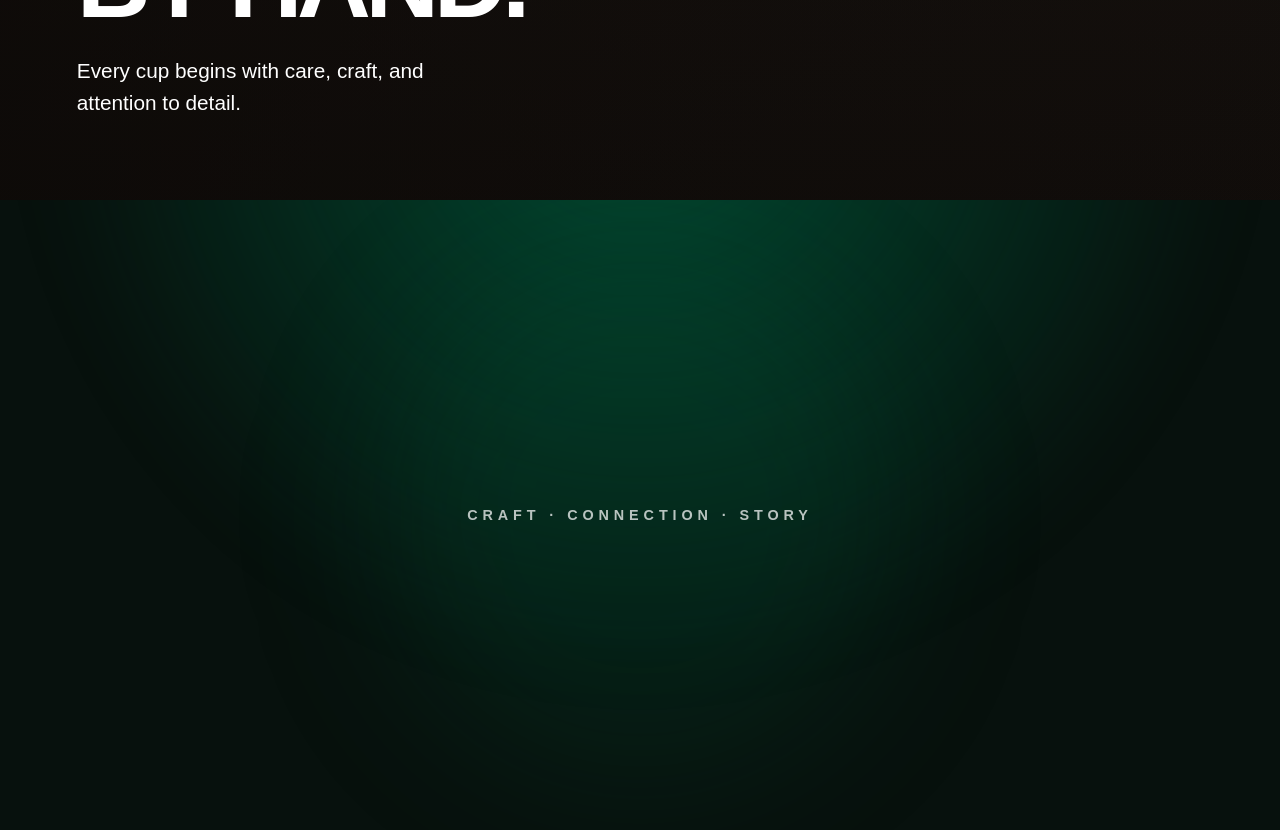
==== commit 150b1206: "Align home navigation with Coffee and Our Story" ====
--- a/index.html
+++ b/index.html
@@ -9,8 +9,6 @@
   <link rel="preconnect" href="https://about.starbucks.com" />
   <link rel="stylesheet" href="./css/global.css?v=craft13" />
   <link rel="stylesheet" href="./css/motion.css?v=coffee-motion7" />
-
-  
 </head>
 <body>
   <a class="skip-link" href="#main">Skip to content</a>
@@ -26,9 +24,9 @@
     <nav class="site-nav" id="site-nav" aria-label="Primary navigation" data-nav>
       <a class="active" href="./">Home</a>
       <a href="https://dariakimberly4-netizen.github.io/interactive-drink-menu/starbucks-menu-orbit/">Coffee</a>
-      <a href="#rewards" data-future-page="Rewards">Rewards</a>
-      <a href="./about/">About Us</a>
-      <a href="#stores" data-future-page="Stores">Stores</a>
+      <a href="./about/">Our Story</a>
+      <a href="#people" data-future-page="People">People</a>
+      <a href="#planet" data-future-page="Planet">Planet</a>
     </nav>
   </header>
 
@@ -101,10 +99,9 @@
   </main>
 
   <div class="film-grain" aria-hidden="true"></div>
-
   <div class="future-toast" role="status" aria-live="polite" data-toast></div>
 
-  <script src="./js/navigation.js?v=links14"></script>
+  <script src="./js/navigation.js?v=links15"></script>
   <script src="./js/motion.js?v=veohero11"></script>
 </body>
-</html>
+</html>
